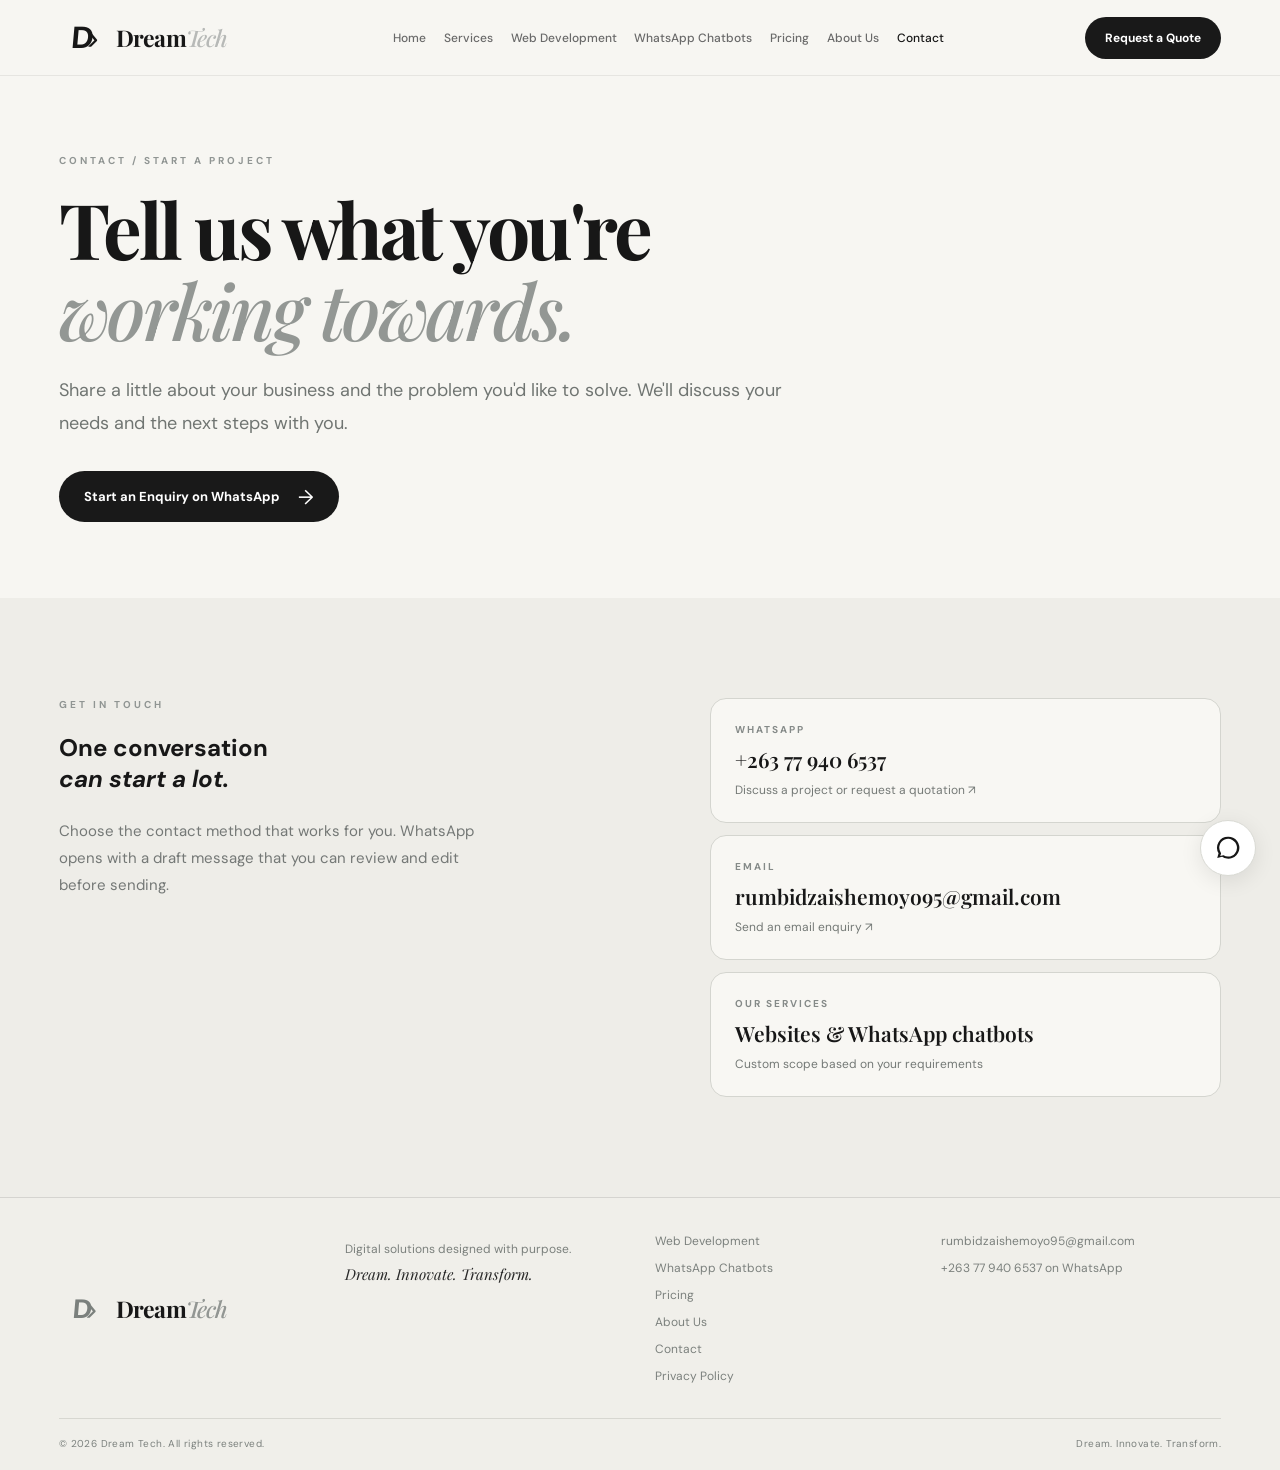
==== contact.html @ ecfadf96 "Add files via upload" ====
<!doctype html><html lang="en"><head><meta charset="utf-8"><meta name="viewport" content="width=device-width,initial-scale=1"><title>Contact Dream Tech | Request a Quote on WhatsApp</title><meta name="description" content="Contact Dream Tech about website development or a custom WhatsApp chatbot. Start your project enquiry through WhatsApp or email."><link rel="canonical" href="https://dreamtech.co.zw/contact.html"><meta property="og:type" content="website"><meta property="og:title" content="Contact Dream Tech | Request a Quote on WhatsApp"><meta property="og:description" content="Contact Dream Tech about website development or a custom WhatsApp chatbot. Start your project enquiry through WhatsApp or email."><meta name="theme-color" content="#171717"><link rel="icon" href="favicon.svg" type="image/svg+xml"><link rel="preconnect" href="https://fonts.googleapis.com"><link rel="preconnect" href="https://fonts.gstatic.com" crossorigin><link href="https://fonts.googleapis.com/css2?family=DM+Sans:wght@400;500;600;700&family=Playfair+Display:ital,wght@0,500;0,600;0,700;1,500;1,600&display=swap" rel="stylesheet"><link rel="stylesheet" href="styles.css"><script type="application/ld+json">{"@context": "https://schema.org", "@type": "ContactPage", "name": "Contact Dream Tech", "mainEntity": {"@type": "Organization", "name": "Dream Tech", "email": "rumbidzaishemoyo95@gmail.com", "telephone": "+263779406537"}}</script></head><body><header class="site-header header-light"><a class="brand" href="index.html" aria-label="Dream Tech home"><span class="brand-mark">D<span>›</span></span><span class="brand-name">Dream<span>Tech</span></span></a><button class="menu-toggle" aria-label="Open navigation" aria-expanded="false"><span></span><span></span></button><nav class="main-nav" aria-label="Main navigation"><a class="" href="index.html">Home</a><a class="" href="services.html">Services</a><a class="" href="web-development.html">Web Development</a><a class="" href="whatsapp-chatbots.html">WhatsApp Chatbots</a><a class="" href="pricing.html">Pricing</a><a class="" href="about.html">About Us</a><a class="active" href="contact.html">Contact</a></nav><a class="nav-cta wa-link" data-wa-message="Hello Dream Tech, I'd like to discuss a project. Please help me choose the right digital solution for my business." href="https://wa.me/263779406537">Request a Quote</a></header><main><section class="page-hero page-width"><p class="eyebrow">CONTACT / START A PROJECT</p><h1>Tell us what you're<br><em>working towards.</em></h1><p class="lead">Share a little about your business and the problem you'd like to solve. We'll discuss your needs and the next steps with you.</p><a class="button button-dark wa-link" data-wa-message="Hello Dream Tech, I'd like to discuss a project. Please help me choose the right digital solution for my business." href="https://wa.me/263779406537">Start an Enquiry on WhatsApp <span>→</span></a></section>
<section class="section-pad contact-details"><div class="page-width contact-grid"><div><p class="eyebrow">GET IN TOUCH</p><h2>One conversation<br><em>can start a lot.</em></h2><p class="contact-note">Choose the contact method that works for you. WhatsApp opens with a draft message that you can review and edit before sending.</p></div><div class="contact-methods"><a class="contact-method wa-link" data-wa-message="Hello Dream Tech, I'm interested in Web Design & Development. I'd like to discuss my requirements and receive a quotation." href="https://wa.me/263779406537"><span>WHATSAPP</span><strong>+263 77 940 6537</strong><small>Discuss a project or request a quotation ↗</small></a><a class="contact-method" href="mailto:rumbidzaishemoyo95@gmail.com"><span>EMAIL</span><strong>rumbidzaishemoyo95@gmail.com</strong><small>Send an email enquiry ↗</small></a><div class="contact-method"><span>OUR SERVICES</span><strong>Websites &amp; WhatsApp chatbots</strong><small>Custom scope based on your requirements</small></div></div></div></section></main><footer class="site-footer"><div class="footer-main"><a class="brand brand-footer" href="index.html"><span class="brand-mark">D<span>›</span></span><span class="brand-name">Dream<span>Tech</span></span></a><p>Digital solutions designed with purpose.<br><em>Dream. Innovate. Transform.</em></p><div class="footer-links"><a href="web-development.html">Web Development</a><a href="whatsapp-chatbots.html">WhatsApp Chatbots</a><a href="pricing.html">Pricing</a><a href="about.html">About Us</a><a href="contact.html">Contact</a><a href="privacy.html">Privacy Policy</a></div><div class="footer-contact"><a href="mailto:rumbidzaishemoyo95@gmail.com">rumbidzaishemoyo95@gmail.com</a><a class="wa-link" data-wa-message="Hello Dream Tech, I'd like to discuss a project. Please help me choose the right digital solution for my business." href="https://wa.me/263779406537">+263 77 940 6537 on WhatsApp</a></div></div><div class="footer-bottom"><span>© <span data-year></span> Dream Tech. All rights reserved.</span><span>Dream. Innovate. Transform.</span></div></footer><a class="floating-wa wa-link" data-wa-message="Hello Dream Tech, I'd like to discuss a project. Please help me choose the right digital solution for my business." href="https://wa.me/263779406537" aria-label="Contact Dream Tech on WhatsApp"><svg viewBox="0 0 32 32" aria-hidden="true"><path d="M16 3.2A12.5 12.5 0 0 0 5.2 22l-1.5 5.4 5.6-1.5A12.5 12.5 0 1 0 16 3.2Zm0 22.6a10 10 0 0 1-5.1-1.4l-.4-.2-3.3.9.9-3.2-.3-.5A10.1 10.1 0 1 1 16 25.8Z"/></svg></a><script src="script.js"></script></body></html>
---- styles.css ----
:root{--ink:#171717;--muted:#777b7b;--paper:#f7f6f2;--white:#fff;--silver:#c4c7c5;--line:rgba(20,20,20,.12);--serif:"Playfair Display",Georgia,serif;--sans:"DM Sans",Arial,sans-serif}
*{box-sizing:border-box}html{scroll-behavior:smooth;scroll-padding-top:90px}body{margin:0;font-family:var(--sans);color:var(--ink);background:var(--paper);-webkit-font-smoothing:antialiased}a{color:inherit;text-decoration:none}a:focus-visible,button:focus-visible,summary:focus-visible{outline:3px solid #777;outline-offset:4px}.page-width{width:min(1440px,calc(100% - 9.2vw));margin-inline:auto}.site-header{height:76px;display:flex;align-items:center;justify-content:space-between;padding:0 max(4.6vw,28px);position:relative;z-index:10;border-bottom:1px solid rgba(255,255,255,.1)}.header-dark{position:absolute;top:0;left:0;width:100%;color:white}.header-light{background:rgba(247,246,242,.98);border-bottom:1px solid rgba(0,0,0,.07)}.brand{display:flex;align-items:center;gap:13px;white-space:nowrap}.brand-mark{font-size:31px;font-weight:700;letter-spacing:-8px;display:inline-flex;align-items:center;justify-content:center;width:44px;height:42px;transform:skew(-5deg);font-family:Arial,sans-serif}.brand-mark span{font-size:33px;font-weight:400;margin-left:2px}.brand-name{font:700 23px var(--serif);letter-spacing:-.8px}.brand-name span{font-style:italic;font-weight:500;color:#b7b9b7}.header-dark .brand-name{color:#fff}.main-nav{display:flex;align-items:center;gap:clamp(10px,1.4vw,24px);margin-left:24px}.main-nav a{font-size:12px;font-weight:600;color:#b8bbbe;transition:color .2s;white-space:nowrap}.header-light .main-nav a{color:#696969;font-weight:500}.main-nav a:hover,.main-nav a.active{color:inherit}.header-dark .main-nav a:hover,.header-dark .main-nav a.active{color:#fff}.nav-cta{background:#fff;color:#191919;border-radius:40px;padding:13px 20px;font-size:12px;font-weight:700;white-space:nowrap;transition:transform .2s}.nav-cta:hover,.button:hover{transform:translateY(-2px)}.header-light .nav-cta{background:#191919;color:#fff}.menu-toggle{display:none;background:none;border:0;color:inherit}.hero{height:min(900px,100vh);min-height:690px;position:relative;overflow:hidden;background:#080a0b;color:white;display:flex;align-items:center}.hero-art{position:absolute;inset:0;background-image:linear-gradient(rgba(1,8,13,.15),rgba(1,8,13,.15)),url("https://images.unsplash.com/photo-1518770660439-4636190af475?auto=format&fit=crop&w=2200&q=85");background-position:center;background-size:cover;filter:grayscale(.7);opacity:.36}.hero:before{content:"";position:absolute;inset:-15%;background:repeating-linear-gradient(0deg,transparent 0 57px,rgba(196,199,197,.07) 58px 60px),repeating-linear-gradient(90deg,transparent 0 78px,rgba(196,199,197,.08) 79px 81px);mask-image:radial-gradient(ellipse at 52% 48%,black 0%,transparent 72%);z-index:1}.hero:after{content:"";position:absolute;width:min(68vw,900px);aspect-ratio:1;border:1px solid rgba(202,202,198,.28);border-radius:50%;left:23%;top:0%;box-shadow:0 0 0 45px rgba(0,0,0,0),inset 0 0 60px rgba(196,199,197,.05);z-index:1}.hero-shade{position:absolute;inset:0;background:linear-gradient(90deg,rgba(2,9,14,.91) 0%,rgba(2,9,14,.67) 42%,rgba(2,9,14,.36) 100%),linear-gradient(0deg,rgba(2,9,14,.3),transparent 50%);z-index:2}.hero-content{position:relative;z-index:3;padding-top:72px}.availability{display:inline-flex;align-items:center;gap:9px;border:1px solid rgba(255,255,255,.15);background:rgba(255,255,255,.07);border-radius:40px;padding:10px 15px;font-size:10px;letter-spacing:1.7px;font-weight:700;color:#c4c7c5;margin-bottom:36px}.availability span{width:8px;height:8px;border-radius:50%;background:#d6d8d7}.hero h1{font:700 clamp(62px,7vw,108px)/.99 var(--serif);letter-spacing:-4.5px;margin:0 0 26px;max-width:980px}.hero h1 em{font-weight:500;color:#c4c7c5;letter-spacing:-4px}.hero-content>p{color:#c3c7c8;font-size:17px;line-height:1.7;margin:0 0 38px;max-width:780px}.hero-actions{display:flex;gap:16px;align-items:center}.button{display:inline-flex;align-items:center;justify-content:center;gap:18px;padding:17px 25px;border-radius:50px;font:700 13px var(--sans);border:0;cursor:pointer;transition:transform .2s,background .2s}.button span{font-size:20px;font-weight:400;line-height:0}.button-light{background:#fff;color:#191919}.button-outline{border:1px solid rgba(255,255,255,.3);color:#fff;background:rgba(0,0,0,.08)}.button-dark{background:#191919;color:#fff}.hero-index{position:absolute;right:4.6vw;bottom:35px;z-index:3;color:#8b969a;font-size:10px;letter-spacing:1.8px}.hero-index span{color:#fff}.scroll-cue{position:absolute;bottom:35px;left:4.6vw;z-index:3;font-size:9px;letter-spacing:2px;color:#aab1b4;display:flex;align-items:center;gap:12px}.scroll-cue span{display:block;height:1px;width:38px;background:#b7bdbe}
.section-pad{padding:100px 0}.intro-section{background:#f7f6f2}.intro-grid{display:grid;grid-template-columns:1.1fr .9fr;gap:10%;align-items:center}.eyebrow{font-size:10px;font-weight:700;letter-spacing:3px;color:#909593;margin:0 0 21px}.intro-grid h2,.statement h2,.contact-section h2,.pricing-inner h2,.page-width>h2,.split-band h2,.faq-layout h2{font:700 clamp(42px,5vw,68px)/1.08 var(--serif);letter-spacing:-2.5px;margin:0 0 24px}.intro-grid h2 em,.statement h2 em,.contact-section h2 em,.pricing-inner h2 em,.page-width>h2 em,.split-band h2 em,.faq-layout h2 em{font-weight:500;color:#969a97}.intro-copy p{font-size:17px;line-height:1.8;color:#6f7472;margin:0 0 22px}.text-link,.card-link{font-size:12px;font-weight:700;padding-bottom:8px;display:inline-flex;gap:18px;align-items:center}.text-link{border-bottom:1px solid #aaa}.text-link span,.card-link span{font-size:18px}.services-preview{background:#f8f7f3;padding-top:70px}.section-heading{display:flex;justify-content:space-between;align-items:flex-start;gap:50px;margin-bottom:52px}.section-heading h2,.services-page-intro h1{font:700 clamp(40px,4.5vw,62px)/1.1 var(--serif);letter-spacing:-2.4px;margin:0}.section-heading h2 em,.services-page-intro h1 em{font-weight:500;color:#929694}.section-heading>p{font-size:15px;line-height:1.8;color:#747876;max-width:440px;margin:20px 0 0}.service-grid{display:grid;grid-template-columns:1fr 1fr;gap:34px}.service-card{border-radius:30px;overflow:hidden;background:#fff;border:1px solid rgba(0,0,0,.05);min-width:0}.service-image{height:270px;background-size:cover;background-position:center;position:relative}.web-image{background-image:url("https://images.unsplash.com/photo-1497366754035-f200968a6e72?auto=format&fit=crop&w=1200&q=85")}.web-image:after{content:"";position:absolute;inset:0;background:linear-gradient(0deg,rgba(255,255,255,.97),rgba(255,255,255,.08) 75%)}.chat-image{background-image:url("https://images.unsplash.com/photo-1512499617640-c74ae3a79d37?auto=format&fit=crop&w=1200&q=85");background-position:center 42%}.chat-image:after{content:"";position:absolute;inset:0;background:linear-gradient(0deg,rgba(14,15,15,1),rgba(14,15,15,.18) 90%)}.service-body{padding:0 36px 34px;position:relative;margin-top:-8px}.service-label{display:flex;align-items:center;gap:14px;font-size:10px;letter-spacing:2.5px;font-weight:700;color:#7f898b;margin-bottom:19px}.service-icon{width:48px;height:48px;border-radius:50%;display:grid;place-items:center;background:#191919;color:#fff;font-size:22px;letter-spacing:0}.service-body h3,.service-body h2{font:700 clamp(23px,2.1vw,30px)/1.25 var(--serif);letter-spacing:-.5px;margin:0 0 17px}.service-body>p{font-size:14px;line-height:1.85;color:#777e80;margin:0 0 23px}.tags{display:flex;flex-wrap:wrap;gap:8px;margin-bottom:22px}.tags span{font-size:11px;border-radius:30px;background:#eeede9;color:#657076;padding:8px 13px}.card-link{color:#252525}.service-chat{background:#111;color:#fff}.service-chat .service-label{color:#98a4a8}.service-chat .service-icon{background:#303232;border:1px solid #505353}.service-chat .service-body>p{color:#aab2b4}.service-chat .tags span{background:#292b2c;color:#c4c7c5}.service-chat .card-link{color:#fff}.statement{background:#171717;color:white}.statement-inner{max-width:1100px}.statement h2{margin-bottom:23px}.statement h2 em{color:#c4c7c5}.statement-inner>p:not(.eyebrow){font-size:16px;line-height:1.8;color:#c2c5c4;max-width:650px;margin:0 0 28px}.why-section{background:#eeede8}.value-grid{display:grid;grid-template-columns:repeat(4,1fr);gap:14px}.value-grid article,.type-grid article{padding:26px;border:1px solid #deded8;border-radius:18px;background:rgba(255,255,255,.48)}.value-grid article>span,.process-grid article>span,.type-grid article>span{font-size:10px;letter-spacing:2px;color:#858a88}.value-grid h3,.type-grid h3,.process-grid h3{font:600 21px/1.3 var(--serif);margin:22px 0 12px}.value-grid p,.type-grid p,.process-grid p{font-size:13px;line-height:1.8;color:#747976;margin:0}.process-section{background:#f8f7f3}.process-section h2{font:700 clamp(42px,5vw,68px)/1.08 var(--serif);letter-spacing:-2.5px;margin:0 0 48px}.process-section h2 em{font-weight:500;color:#969a97}.process-grid{display:grid;grid-template-columns:repeat(5,1fr);gap:20px}.process-grid article{border-top:1px solid #bfc1bc;padding-top:20px}.process-grid h3{font-size:19px;margin-top:24px}.faq-section{background:#f8f7f3}.faq-layout{display:grid;grid-template-columns:.7fr 1.3fr;gap:12%;align-items:start}.faq-layout h2{margin-bottom:20px}.muted{font-size:14px;line-height:1.8;color:#747976;max-width:290px}.faq-list{border-top:1px solid #d7d8d2}.faq-list details{border-bottom:1px solid #d7d8d2;padding:20px 0}.faq-list summary{font-size:15px;font-weight:600;cursor:pointer;list-style:none;display:flex;justify-content:space-between;gap:20px}.faq-list summary::-webkit-details-marker{display:none}.faq-list summary:after{content:"+";font-size:21px;font-weight:400;color:#777}.faq-list details[open] summary:after{content:"−"}.faq-list details p{font-size:14px;line-height:1.8;color:#707572;max-width:680px}.faq-list a,.legal-copy a{ text-decoration:underline;text-underline-offset:3px}.site-footer{background:#f0efea;padding:35px 4.6vw 20px;border-top:1px solid var(--line);font-size:12px;color:#7b807d}.footer-main{display:grid;grid-template-columns:1.1fr 1.2fr 1.1fr 1.2fr;gap:30px;padding-bottom:34px}.footer-main>p{line-height:1.8;margin:6px 0}.footer-main>p em{font-family:var(--serif);font-size:15px;color:#292929}.footer-links,.footer-contact{display:flex;flex-direction:column;gap:11px}.footer-links a:hover,.footer-contact a:hover{color:#111;text-decoration:underline}.brand-footer .brand-name{color:#171717}.brand-footer .brand-name span{color:#929693}.brand-footer .brand-mark{font-size:27px}.footer-bottom{display:flex;justify-content:space-between;border-top:1px solid #d7d7d1;padding-top:18px;font-size:10px;letter-spacing:.4px}
.services-page-intro{padding-top:55px;padding-bottom:65px}.services-page-intro>.eyebrow{margin-bottom:22px}.services-page-intro .section-heading{margin-bottom:0;align-items:center}.services-page-intro .section-heading>p{margin:0;max-width:450px}.detailed-services{display:grid;grid-template-columns:1fr 1fr;gap:34px;padding-bottom:90px}.detailed-services .service-image{height:290px}.detailed-services .service-body{padding-bottom:40px}.detailed-services .service-body h2{font-size:29px}.pricing-note{background:#e9e8e2}.pricing-inner{max-width:850px}.pricing-inner h2{margin-bottom:20px}.pricing-inner>p:not(.eyebrow){font-size:16px;line-height:1.8;color:#737875;max-width:650px;margin-bottom:28px}
.page-hero{padding-top:78px;padding-bottom:76px}.page-hero h1{font:700 clamp(48px,6vw,82px)/1.05 var(--serif);letter-spacing:-3.5px;margin:0 0 25px;max-width:1050px}.page-hero h1 em{font-weight:500;color:#939794}.page-hero .lead{font-size:18px;line-height:1.8;color:#707572;max-width:760px;margin:0 0 30px}.fine-print{font-size:11px;line-height:1.7;color:#898e8b;max-width:720px;margin-top:22px}.dark-fine{color:#858986}.type-grid{display:grid;grid-template-columns:repeat(4,1fr);gap:15px}.type-grid article{padding:26px}.type-grid article h3{margin-top:20px}.type-grid article p+p{margin-top:12px}.dark-band{background:#171717;color:white}.split-band{display:grid;grid-template-columns:1fr 1fr;gap:12%;align-items:start}.split-band h2 em{color:#c4c7c5}.split-band>div>p:not(.eyebrow){font-size:15px;line-height:1.8;color:#c3c7c5;margin:0 0 24px}.check-list{padding:0;list-style:none;display:grid;gap:14px;margin:0 0 26px}.check-list li{font-size:14px;color:#e0e1de;line-height:1.6}.check-list li:before{content:"↗";color:#c4c7c5;margin-right:12px}.narrow{max-width:850px;margin-top:30px}.chatbot-types{background:#efeee9}.chatbot-grid{grid-template-columns:repeat(3,1fr)}.chatbot-grid article{background:#f8f7f3}.chatbot-grid article>span{font-size:10px;letter-spacing:2px;color:#8a8f8c}.chatbot-grid article h3{font-size:23px}.chatbot-grid article p{margin-bottom:10px}.chatbot-grid article .text-link{margin-top:12px}.page-hero .button{margin-top:2px}.pricing-section{padding-top:10px;background:#f7f6f2}.pricing-grid{display:grid;grid-template-columns:repeat(3,1fr);gap:18px;align-items:stretch}.price-card{border:1px solid #d8d9d3;border-radius:22px;padding:30px;background:#fff;display:flex;flex-direction:column}.price-card .eyebrow{margin-bottom:10px}.price-card h2{font:600 28px var(--serif);margin:0}.price{font:600 48px var(--serif);letter-spacing:-1.5px;margin:13px 0}.price-desc{font-size:13px;line-height:1.7;color:#737875;min-height:66px}.price-card ul{padding:20px 0 25px;margin:0 0 22px;border-top:1px solid #e0e0db;list-style:none;display:grid;gap:13px;flex:1}.price-card li{font-size:13px;line-height:1.55;color:#555d5b}.price-card li:before{content:"✓";margin-right:10px;color:#555}.price-card .button{font-size:11px;padding:15px 14px;gap:10px}.price-featured{background:#171717;color:#fff;border-color:#171717;transform:translateY(-10px)}.price-featured .eyebrow,.price-featured .price-desc,.price-featured li{color:#c4c7c5}.price-featured ul{border-color:#454746}.price-featured li:before{color:#fff}.custom-price{display:flex;align-items:center;justify-content:space-between;gap:30px;margin-top:22px;padding:28px 32px;border:1px solid #d8d9d3;border-radius:22px;background:#eeede8}.custom-price h2{font:600 25px var(--serif);margin:0 0 8px}.custom-price p:not(.eyebrow){font-size:13px;color:#707572;line-height:1.7;margin:0;max-width:650px}.custom-price .eyebrow{margin-bottom:10px}.chatbot-pricing{background:#eeede8}.about-intro{padding-top:0}.values-section{background:#eeede8}.contact-details{background:#eeede8}.contact-grid{display:grid;grid-template-columns:1fr 1fr;gap:12%;align-items:start}.contact-note{font-size:15px;line-height:1.8;color:#747876;max-width:440px;margin-top:24px}.contact-methods{display:grid;gap:12px}.contact-method{display:flex;flex-direction:column;gap:9px;padding:24px;border:1px solid #d4d5cf;border-radius:16px;background:#f8f7f3}.contact-method span{font-size:10px;letter-spacing:2px;color:#858a88;font-weight:700}.contact-method strong{font:600 21px var(--serif);overflow-wrap:anywhere}.contact-method small{font-size:12px;color:#747976}.legal-copy{max-width:850px}.legal-copy h2{font:600 25px var(--serif);margin:32px 0 12px}.legal-copy p{font-size:14px;line-height:1.9;color:#656c68}.floating-wa{position:fixed;right:24px;bottom:24px;width:56px;height:56px;display:grid;place-items:center;background:#fff;color:#171717;border:1px solid #d8d9d3;border-radius:50%;box-shadow:0 5px 22px #00000017;z-index:20;transition:transform .2s}.floating-wa:hover{transform:translateY(-3px)}.floating-wa svg{width:28px;height:28px;fill:currentColor}.intro-splash{position:fixed;inset:0;background:#171717;color:#fff;display:grid;place-items:center;z-index:1000;pointer-events:none;animation:splash-away .7s ease 1.7s forwards}.intro-splash>div{display:grid;gap:8px;text-align:center;font:600 clamp(28px,6vw,64px)/1.1 var(--serif);letter-spacing:.08em}.intro-splash span{opacity:0;animation:word-in .55s ease forwards}.intro-splash span:nth-child(2){animation-delay:.22s}.intro-splash span:nth-child(3){animation-delay:.44s;color:#c4c7c5}@keyframes word-in{to{opacity:1;transform:translateY(0)}from{opacity:0;transform:translateY(10px)}}@keyframes splash-away{to{opacity:0;visibility:hidden}}@media(prefers-reduced-motion:reduce){html{scroll-behavior:auto}*,*::before,*::after{animation-duration:.01ms!important;animation-iteration-count:1!important;transition-duration:.01ms!important}.intro-splash{display:none}}
@media(max-width:1100px){.main-nav{gap:10px;margin-left:10px}.main-nav a{font-size:11px}.nav-cta{padding:12px 14px;font-size:11px}.brand-name{font-size:20px}.brand-mark{width:36px}.value-grid{grid-template-columns:repeat(2,1fr)}.type-grid{grid-template-columns:repeat(2,1fr)}.footer-main{grid-template-columns:1fr 1fr}.price-card{padding:23px}}
@media(max-width:760px){.page-width{width:calc(100% - 40px)}.site-header{height:70px;padding:0 20px}.brand{gap:8px}.brand-mark{width:34px;font-size:26px}.brand-mark span{font-size:28px}.brand-name{font-size:20px}.menu-toggle{display:flex;flex-direction:column;gap:5px;position:absolute;right:20px;top:23px;padding:5px;z-index:12}.menu-toggle span{display:block;width:24px;height:2px;background:currentColor}.header-dark .menu-toggle{color:#fff}.header-light .menu-toggle{color:#111}.main-nav{display:none;position:absolute;top:69px;left:0;right:0;background:#171717;padding:15px 20px;align-items:stretch;gap:0;flex-direction:column;margin:0}.header-light .main-nav{background:#f7f6f2}.main-nav.open{display:flex}.main-nav a{padding:12px 5px;font-size:14px;color:#fff!important}.header-light .main-nav a{color:#222!important}.nav-cta{display:none}.hero{min-height:700px;height:100svh;max-height:880px}.hero-content{padding-top:40px}.availability{font-size:8px;letter-spacing:1.2px;padding:9px 11px;margin-bottom:28px}.hero h1{font-size:clamp(48px,11.5vw,74px);letter-spacing:-2.8px;line-height:1.03;margin-bottom:23px}.hero h1 em{letter-spacing:-2.4px}.hero-content>p{font-size:15px;line-height:1.7;margin-bottom:30px}.hero-actions{align-items:flex-start;flex-direction:column;gap:12px}.button{padding:15px 21px}.hero-index{display:none}.scroll-cue{left:20px;bottom:24px}.section-pad{padding:70px 0}.intro-grid,.contact-grid,.split-band,.faq-layout{grid-template-columns:1fr;gap:30px}.intro-grid h2,.statement h2,.contact-section h2,.pricing-inner h2,.page-width>h2,.split-band h2,.faq-layout h2{font-size:46px}.intro-copy p{font-size:15px}.services-preview{padding-top:60px}.section-heading,.services-page-intro .section-heading{display:block;margin-bottom:34px}.section-heading h2,.services-page-intro h1{font-size:42px}.section-heading>p,.services-page-intro .section-heading>p{margin-top:17px;font-size:14px}.service-grid,.detailed-services{grid-template-columns:1fr;gap:22px}.service-card{border-radius:24px}.service-image,.detailed-services .service-image{height:220px}.service-body{padding:0 22px 27px}.service-body h3,.service-body h2,.detailed-services .service-body h2{font-size:24px}.service-body>p{font-size:13px}.tags span{font-size:10px;padding:7px 10px}.value-grid,.type-grid,.chatbot-grid,.pricing-grid{grid-template-columns:1fr}.value-grid article,.type-grid article{padding:23px}.process-grid{grid-template-columns:1fr;gap:20px}.process-grid article{display:grid;grid-template-columns:45px 1fr;column-gap:10px;padding-top:15px}.process-grid article>span{grid-row:span 2}.process-grid h3{margin:0 0 8px}.process-grid p{grid-column:2}.services-page-intro{padding-top:36px;padding-bottom:42px}.services-page-intro>.eyebrow{margin-bottom:17px}.detailed-services{padding-bottom:55px}.page-hero{padding-top:65px;padding-bottom:55px}.page-hero h1{font-size:clamp(45px,11vw,66px);letter-spacing:-2.5px}.page-hero .lead{font-size:15px}.split-band{gap:24px}.price-featured{transform:none}.price-desc{min-height:0}.custom-price{align-items:flex-start;flex-direction:column;padding:24px}.footer-main{grid-template-columns:1fr;gap:20px}.footer-bottom{flex-direction:column;gap:9px}.floating-wa{width:50px;height:50px;right:16px;bottom:16px}.intro-splash>div{font-size:clamp(28px,9vw,50px)}.legal-copy h2{font-size:22px}}
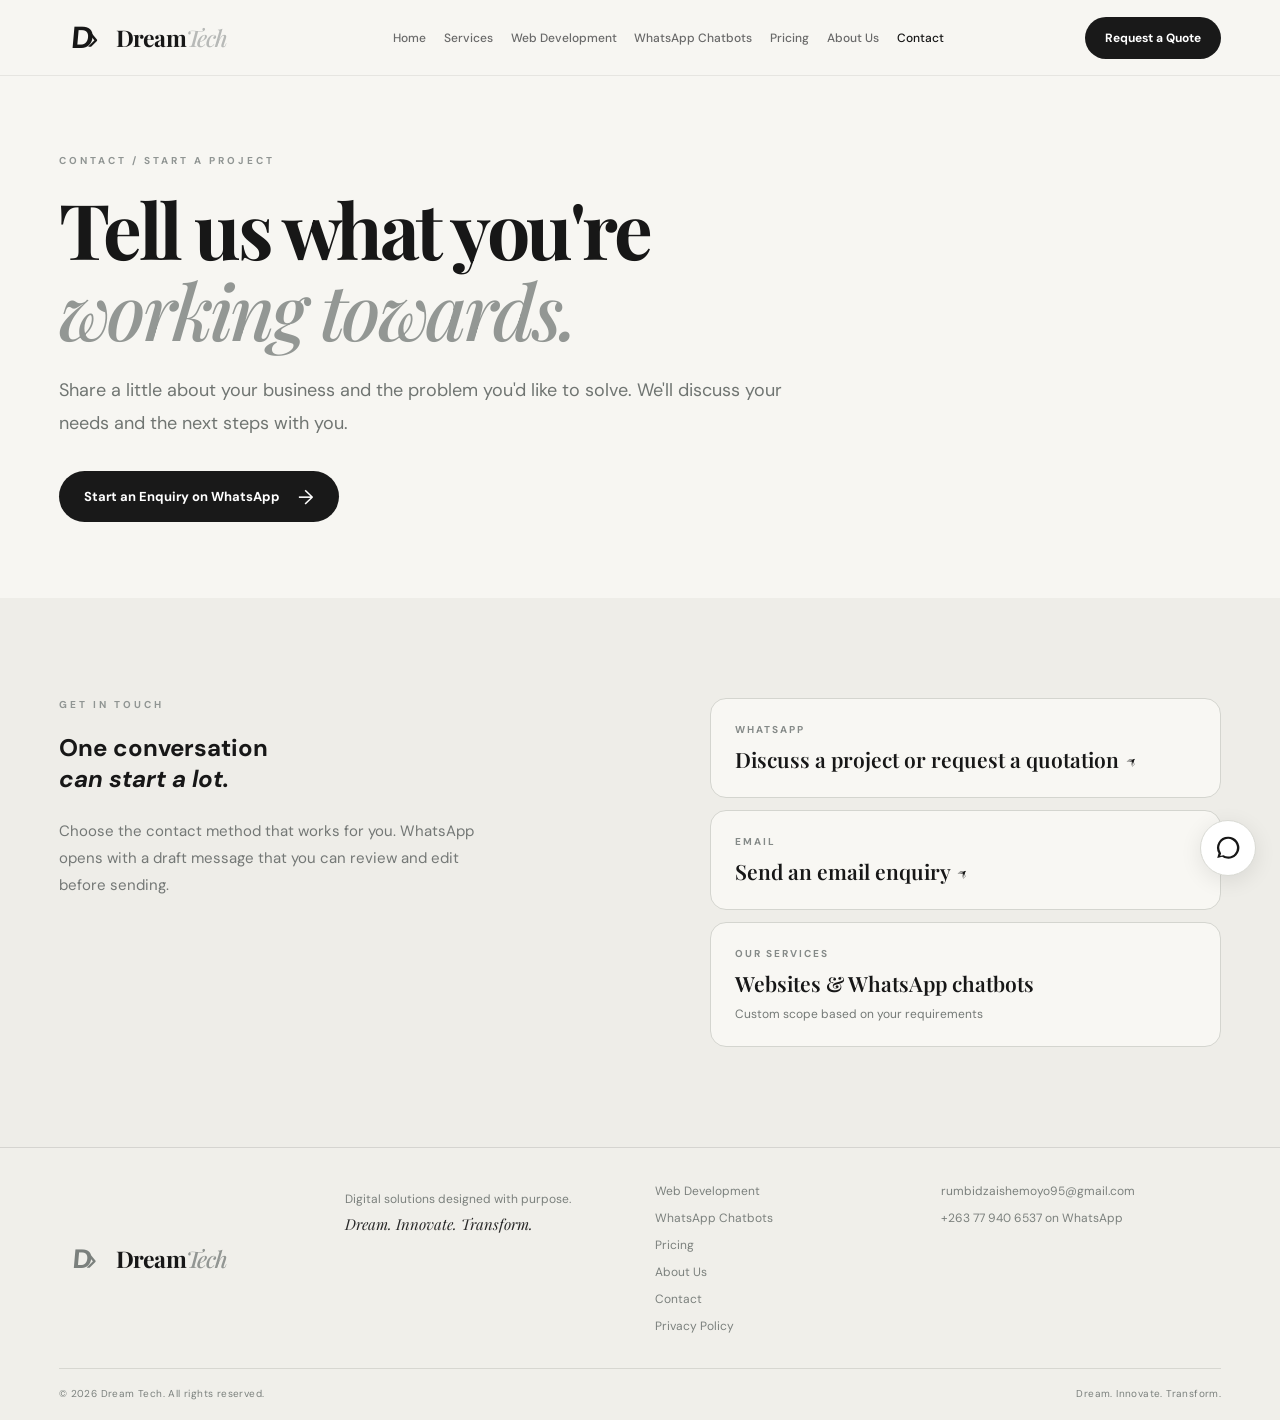
==== commit 0f114804: "Update contact.html" ====
--- a/contact.html
+++ b/contact.html
@@ -1,2 +1,2 @@
 <!doctype html><html lang="en"><head><meta charset="utf-8"><meta name="viewport" content="width=device-width,initial-scale=1"><title>Contact Dream Tech | Request a Quote on WhatsApp</title><meta name="description" content="Contact Dream Tech about website development or a custom WhatsApp chatbot. Start your project enquiry through WhatsApp or email."><link rel="canonical" href="https://dreamtech.co.zw/contact.html"><meta property="og:type" content="website"><meta property="og:title" content="Contact Dream Tech | Request a Quote on WhatsApp"><meta property="og:description" content="Contact Dream Tech about website development or a custom WhatsApp chatbot. Start your project enquiry through WhatsApp or email."><meta name="theme-color" content="#171717"><link rel="icon" href="favicon.svg" type="image/svg+xml"><link rel="preconnect" href="https://fonts.googleapis.com"><link rel="preconnect" href="https://fonts.gstatic.com" crossorigin><link href="https://fonts.googleapis.com/css2?family=DM+Sans:wght@400;500;600;700&family=Playfair+Display:ital,wght@0,500;0,600;0,700;1,500;1,600&display=swap" rel="stylesheet"><link rel="stylesheet" href="styles.css"><script type="application/ld+json">{"@context": "https://schema.org", "@type": "ContactPage", "name": "Contact Dream Tech", "mainEntity": {"@type": "Organization", "name": "Dream Tech", "email": "rumbidzaishemoyo95@gmail.com", "telephone": "+263779406537"}}</script></head><body><header class="site-header header-light"><a class="brand" href="index.html" aria-label="Dream Tech home"><span class="brand-mark">D<span>›</span></span><span class="brand-name">Dream<span>Tech</span></span></a><button class="menu-toggle" aria-label="Open navigation" aria-expanded="false"><span></span><span></span></button><nav class="main-nav" aria-label="Main navigation"><a class="" href="index.html">Home</a><a class="" href="services.html">Services</a><a class="" href="web-development.html">Web Development</a><a class="" href="whatsapp-chatbots.html">WhatsApp Chatbots</a><a class="" href="pricing.html">Pricing</a><a class="" href="about.html">About Us</a><a class="active" href="contact.html">Contact</a></nav><a class="nav-cta wa-link" data-wa-message="Hello Dream Tech, I'd like to discuss a project. Please help me choose the right digital solution for my business." href="https://wa.me/263779406537">Request a Quote</a></header><main><section class="page-hero page-width"><p class="eyebrow">CONTACT / START A PROJECT</p><h1>Tell us what you're<br><em>working towards.</em></h1><p class="lead">Share a little about your business and the problem you'd like to solve. We'll discuss your needs and the next steps with you.</p><a class="button button-dark wa-link" data-wa-message="Hello Dream Tech, I'd like to discuss a project. Please help me choose the right digital solution for my business." href="https://wa.me/263779406537">Start an Enquiry on WhatsApp <span>→</span></a></section>
-<section class="section-pad contact-details"><div class="page-width contact-grid"><div><p class="eyebrow">GET IN TOUCH</p><h2>One conversation<br><em>can start a lot.</em></h2><p class="contact-note">Choose the contact method that works for you. WhatsApp opens with a draft message that you can review and edit before sending.</p></div><div class="contact-methods"><a class="contact-method wa-link" data-wa-message="Hello Dream Tech, I'm interested in Web Design & Development. I'd like to discuss my requirements and receive a quotation." href="https://wa.me/263779406537"><span>WHATSAPP</span><strong>+263 77 940 6537</strong><small>Discuss a project or request a quotation ↗</small></a><a class="contact-method" href="mailto:rumbidzaishemoyo95@gmail.com"><span>EMAIL</span><strong>rumbidzaishemoyo95@gmail.com</strong><small>Send an email enquiry ↗</small></a><div class="contact-method"><span>OUR SERVICES</span><strong>Websites &amp; WhatsApp chatbots</strong><small>Custom scope based on your requirements</small></div></div></div></section></main><footer class="site-footer"><div class="footer-main"><a class="brand brand-footer" href="index.html"><span class="brand-mark">D<span>›</span></span><span class="brand-name">Dream<span>Tech</span></span></a><p>Digital solutions designed with purpose.<br><em>Dream. Innovate. Transform.</em></p><div class="footer-links"><a href="web-development.html">Web Development</a><a href="whatsapp-chatbots.html">WhatsApp Chatbots</a><a href="pricing.html">Pricing</a><a href="about.html">About Us</a><a href="contact.html">Contact</a><a href="privacy.html">Privacy Policy</a></div><div class="footer-contact"><a href="mailto:rumbidzaishemoyo95@gmail.com">rumbidzaishemoyo95@gmail.com</a><a class="wa-link" data-wa-message="Hello Dream Tech, I'd like to discuss a project. Please help me choose the right digital solution for my business." href="https://wa.me/263779406537">+263 77 940 6537 on WhatsApp</a></div></div><div class="footer-bottom"><span>© <span data-year></span> Dream Tech. All rights reserved.</span><span>Dream. Innovate. Transform.</span></div></footer><a class="floating-wa wa-link" data-wa-message="Hello Dream Tech, I'd like to discuss a project. Please help me choose the right digital solution for my business." href="https://wa.me/263779406537" aria-label="Contact Dream Tech on WhatsApp"><svg viewBox="0 0 32 32" aria-hidden="true"><path d="M16 3.2A12.5 12.5 0 0 0 5.2 22l-1.5 5.4 5.6-1.5A12.5 12.5 0 1 0 16 3.2Zm0 22.6a10 10 0 0 1-5.1-1.4l-.4-.2-3.3.9.9-3.2-.3-.5A10.1 10.1 0 1 1 16 25.8Z"/></svg></a><script src="script.js"></script></body></html>+<section class="section-pad contact-details"><div class="page-width contact-grid"><div><p class="eyebrow">GET IN TOUCH</p><h2>One conversation<br><em>can start a lot.</em></h2><p class="contact-note">Choose the contact method that works for you. WhatsApp opens with a draft message that you can review and edit before sending.</p></div><div class="contact-methods"><a class="contact-method wa-link" data-wa-message="Hello Dream Tech, I'm interested in Web Design & Development. I'd like to discuss my requirements and receive a quotation." href="https://wa.me/263779406537"><span>WHATSAPP</span><strong>Discuss a project or request a quotation ↗</strong></a><a class="contact-method" href="mailto:rumbidzaishemoyo95@gmail.com"><span>EMAIL</span><strong>Send an email enquiry ↗</strong></a><div class="contact-method"><span>OUR SERVICES</span><strong>Websites &amp; WhatsApp chatbots</strong><small>Custom scope based on your requirements</small></div></div></div></section></main><footer class="site-footer"><div class="footer-main"><a class="brand brand-footer" href="index.html"><span class="brand-mark">D<span>›</span></span><span class="brand-name">Dream<span>Tech</span></span></a><p>Digital solutions designed with purpose.<br><em>Dream. Innovate. Transform.</em></p><div class="footer-links"><a href="web-development.html">Web Development</a><a href="whatsapp-chatbots.html">WhatsApp Chatbots</a><a href="pricing.html">Pricing</a><a href="about.html">About Us</a><a href="contact.html">Contact</a><a href="privacy.html">Privacy Policy</a></div><div class="footer-contact"><a href="mailto:rumbidzaishemoyo95@gmail.com">rumbidzaishemoyo95@gmail.com</a><a class="wa-link" data-wa-message="Hello Dream Tech, I'd like to discuss a project. Please help me choose the right digital solution for my business." href="https://wa.me/263779406537">+263 77 940 6537 on WhatsApp</a></div></div><div class="footer-bottom"><span>© <span data-year></span> Dream Tech. All rights reserved.</span><span>Dream. Innovate. Transform.</span></div></footer><a class="floating-wa wa-link" data-wa-message="Hello Dream Tech, I'd like to discuss a project. Please help me choose the right digital solution for my business." href="https://wa.me/263779406537" aria-label="Contact Dream Tech on WhatsApp"><svg viewBox="0 0 32 32" aria-hidden="true"><path d="M16 3.2A12.5 12.5 0 0 0 5.2 22l-1.5 5.4 5.6-1.5A12.5 12.5 0 1 0 16 3.2Zm0 22.6a10 10 0 0 1-5.1-1.4l-.4-.2-3.3.9.9-3.2-.3-.5A10.1 10.1 0 1 1 16 25.8Z"/></svg></a><script src="script.js"></script></body></html>
--- a/styles.css
+++ b/styles.css
@@ -5,3 +5,4 @@
 .page-hero{padding-top:78px;padding-bottom:76px}.page-hero h1{font:700 clamp(48px,6vw,82px)/1.05 var(--serif);letter-spacing:-3.5px;margin:0 0 25px;max-width:1050px}.page-hero h1 em{font-weight:500;color:#939794}.page-hero .lead{font-size:18px;line-height:1.8;color:#707572;max-width:760px;margin:0 0 30px}.fine-print{font-size:11px;line-height:1.7;color:#898e8b;max-width:720px;margin-top:22px}.dark-fine{color:#858986}.type-grid{display:grid;grid-template-columns:repeat(4,1fr);gap:15px}.type-grid article{padding:26px}.type-grid article h3{margin-top:20px}.type-grid article p+p{margin-top:12px}.dark-band{background:#171717;color:white}.split-band{display:grid;grid-template-columns:1fr 1fr;gap:12%;align-items:start}.split-band h2 em{color:#c4c7c5}.split-band>div>p:not(.eyebrow){font-size:15px;line-height:1.8;color:#c3c7c5;margin:0 0 24px}.check-list{padding:0;list-style:none;display:grid;gap:14px;margin:0 0 26px}.check-list li{font-size:14px;color:#e0e1de;line-height:1.6}.check-list li:before{content:"↗";color:#c4c7c5;margin-right:12px}.narrow{max-width:850px;margin-top:30px}.chatbot-types{background:#efeee9}.chatbot-grid{grid-template-columns:repeat(3,1fr)}.chatbot-grid article{background:#f8f7f3}.chatbot-grid article>span{font-size:10px;letter-spacing:2px;color:#8a8f8c}.chatbot-grid article h3{font-size:23px}.chatbot-grid article p{margin-bottom:10px}.chatbot-grid article .text-link{margin-top:12px}.page-hero .button{margin-top:2px}.pricing-section{padding-top:10px;background:#f7f6f2}.pricing-grid{display:grid;grid-template-columns:repeat(3,1fr);gap:18px;align-items:stretch}.price-card{border:1px solid #d8d9d3;border-radius:22px;padding:30px;background:#fff;display:flex;flex-direction:column}.price-card .eyebrow{margin-bottom:10px}.price-card h2{font:600 28px var(--serif);margin:0}.price{font:600 48px var(--serif);letter-spacing:-1.5px;margin:13px 0}.price-desc{font-size:13px;line-height:1.7;color:#737875;min-height:66px}.price-card ul{padding:20px 0 25px;margin:0 0 22px;border-top:1px solid #e0e0db;list-style:none;display:grid;gap:13px;flex:1}.price-card li{font-size:13px;line-height:1.55;color:#555d5b}.price-card li:before{content:"✓";margin-right:10px;color:#555}.price-card .button{font-size:11px;padding:15px 14px;gap:10px}.price-featured{background:#171717;color:#fff;border-color:#171717;transform:translateY(-10px)}.price-featured .eyebrow,.price-featured .price-desc,.price-featured li{color:#c4c7c5}.price-featured ul{border-color:#454746}.price-featured li:before{color:#fff}.custom-price{display:flex;align-items:center;justify-content:space-between;gap:30px;margin-top:22px;padding:28px 32px;border:1px solid #d8d9d3;border-radius:22px;background:#eeede8}.custom-price h2{font:600 25px var(--serif);margin:0 0 8px}.custom-price p:not(.eyebrow){font-size:13px;color:#707572;line-height:1.7;margin:0;max-width:650px}.custom-price .eyebrow{margin-bottom:10px}.chatbot-pricing{background:#eeede8}.about-intro{padding-top:0}.values-section{background:#eeede8}.contact-details{background:#eeede8}.contact-grid{display:grid;grid-template-columns:1fr 1fr;gap:12%;align-items:start}.contact-note{font-size:15px;line-height:1.8;color:#747876;max-width:440px;margin-top:24px}.contact-methods{display:grid;gap:12px}.contact-method{display:flex;flex-direction:column;gap:9px;padding:24px;border:1px solid #d4d5cf;border-radius:16px;background:#f8f7f3}.contact-method span{font-size:10px;letter-spacing:2px;color:#858a88;font-weight:700}.contact-method strong{font:600 21px var(--serif);overflow-wrap:anywhere}.contact-method small{font-size:12px;color:#747976}.legal-copy{max-width:850px}.legal-copy h2{font:600 25px var(--serif);margin:32px 0 12px}.legal-copy p{font-size:14px;line-height:1.9;color:#656c68}.floating-wa{position:fixed;right:24px;bottom:24px;width:56px;height:56px;display:grid;place-items:center;background:#fff;color:#171717;border:1px solid #d8d9d3;border-radius:50%;box-shadow:0 5px 22px #00000017;z-index:20;transition:transform .2s}.floating-wa:hover{transform:translateY(-3px)}.floating-wa svg{width:28px;height:28px;fill:currentColor}.intro-splash{position:fixed;inset:0;background:#171717;color:#fff;display:grid;place-items:center;z-index:1000;pointer-events:none;animation:splash-away .7s ease 1.7s forwards}.intro-splash>div{display:grid;gap:8px;text-align:center;font:600 clamp(28px,6vw,64px)/1.1 var(--serif);letter-spacing:.08em}.intro-splash span{opacity:0;animation:word-in .55s ease forwards}.intro-splash span:nth-child(2){animation-delay:.22s}.intro-splash span:nth-child(3){animation-delay:.44s;color:#c4c7c5}@keyframes word-in{to{opacity:1;transform:translateY(0)}from{opacity:0;transform:translateY(10px)}}@keyframes splash-away{to{opacity:0;visibility:hidden}}@media(prefers-reduced-motion:reduce){html{scroll-behavior:auto}*,*::before,*::after{animation-duration:.01ms!important;animation-iteration-count:1!important;transition-duration:.01ms!important}.intro-splash{display:none}}
 @media(max-width:1100px){.main-nav{gap:10px;margin-left:10px}.main-nav a{font-size:11px}.nav-cta{padding:12px 14px;font-size:11px}.brand-name{font-size:20px}.brand-mark{width:36px}.value-grid{grid-template-columns:repeat(2,1fr)}.type-grid{grid-template-columns:repeat(2,1fr)}.footer-main{grid-template-columns:1fr 1fr}.price-card{padding:23px}}
 @media(max-width:760px){.page-width{width:calc(100% - 40px)}.site-header{height:70px;padding:0 20px}.brand{gap:8px}.brand-mark{width:34px;font-size:26px}.brand-mark span{font-size:28px}.brand-name{font-size:20px}.menu-toggle{display:flex;flex-direction:column;gap:5px;position:absolute;right:20px;top:23px;padding:5px;z-index:12}.menu-toggle span{display:block;width:24px;height:2px;background:currentColor}.header-dark .menu-toggle{color:#fff}.header-light .menu-toggle{color:#111}.main-nav{display:none;position:absolute;top:69px;left:0;right:0;background:#171717;padding:15px 20px;align-items:stretch;gap:0;flex-direction:column;margin:0}.header-light .main-nav{background:#f7f6f2}.main-nav.open{display:flex}.main-nav a{padding:12px 5px;font-size:14px;color:#fff!important}.header-light .main-nav a{color:#222!important}.nav-cta{display:none}.hero{min-height:700px;height:100svh;max-height:880px}.hero-content{padding-top:40px}.availability{font-size:8px;letter-spacing:1.2px;padding:9px 11px;margin-bottom:28px}.hero h1{font-size:clamp(48px,11.5vw,74px);letter-spacing:-2.8px;line-height:1.03;margin-bottom:23px}.hero h1 em{letter-spacing:-2.4px}.hero-content>p{font-size:15px;line-height:1.7;margin-bottom:30px}.hero-actions{align-items:flex-start;flex-direction:column;gap:12px}.button{padding:15px 21px}.hero-index{display:none}.scroll-cue{left:20px;bottom:24px}.section-pad{padding:70px 0}.intro-grid,.contact-grid,.split-band,.faq-layout{grid-template-columns:1fr;gap:30px}.intro-grid h2,.statement h2,.contact-section h2,.pricing-inner h2,.page-width>h2,.split-band h2,.faq-layout h2{font-size:46px}.intro-copy p{font-size:15px}.services-preview{padding-top:60px}.section-heading,.services-page-intro .section-heading{display:block;margin-bottom:34px}.section-heading h2,.services-page-intro h1{font-size:42px}.section-heading>p,.services-page-intro .section-heading>p{margin-top:17px;font-size:14px}.service-grid,.detailed-services{grid-template-columns:1fr;gap:22px}.service-card{border-radius:24px}.service-image,.detailed-services .service-image{height:220px}.service-body{padding:0 22px 27px}.service-body h3,.service-body h2,.detailed-services .service-body h2{font-size:24px}.service-body>p{font-size:13px}.tags span{font-size:10px;padding:7px 10px}.value-grid,.type-grid,.chatbot-grid,.pricing-grid{grid-template-columns:1fr}.value-grid article,.type-grid article{padding:23px}.process-grid{grid-template-columns:1fr;gap:20px}.process-grid article{display:grid;grid-template-columns:45px 1fr;column-gap:10px;padding-top:15px}.process-grid article>span{grid-row:span 2}.process-grid h3{margin:0 0 8px}.process-grid p{grid-column:2}.services-page-intro{padding-top:36px;padding-bottom:42px}.services-page-intro>.eyebrow{margin-bottom:17px}.detailed-services{padding-bottom:55px}.page-hero{padding-top:65px;padding-bottom:55px}.page-hero h1{font-size:clamp(45px,11vw,66px);letter-spacing:-2.5px}.page-hero .lead{font-size:15px}.split-band{gap:24px}.price-featured{transform:none}.price-desc{min-height:0}.custom-price{align-items:flex-start;flex-direction:column;padding:24px}.footer-main{grid-template-columns:1fr;gap:20px}.footer-bottom{flex-direction:column;gap:9px}.floating-wa{width:50px;height:50px;right:16px;bottom:16px}.intro-splash>div{font-size:clamp(28px,9vw,50px)}.legal-copy h2{font-size:22px}}
+
